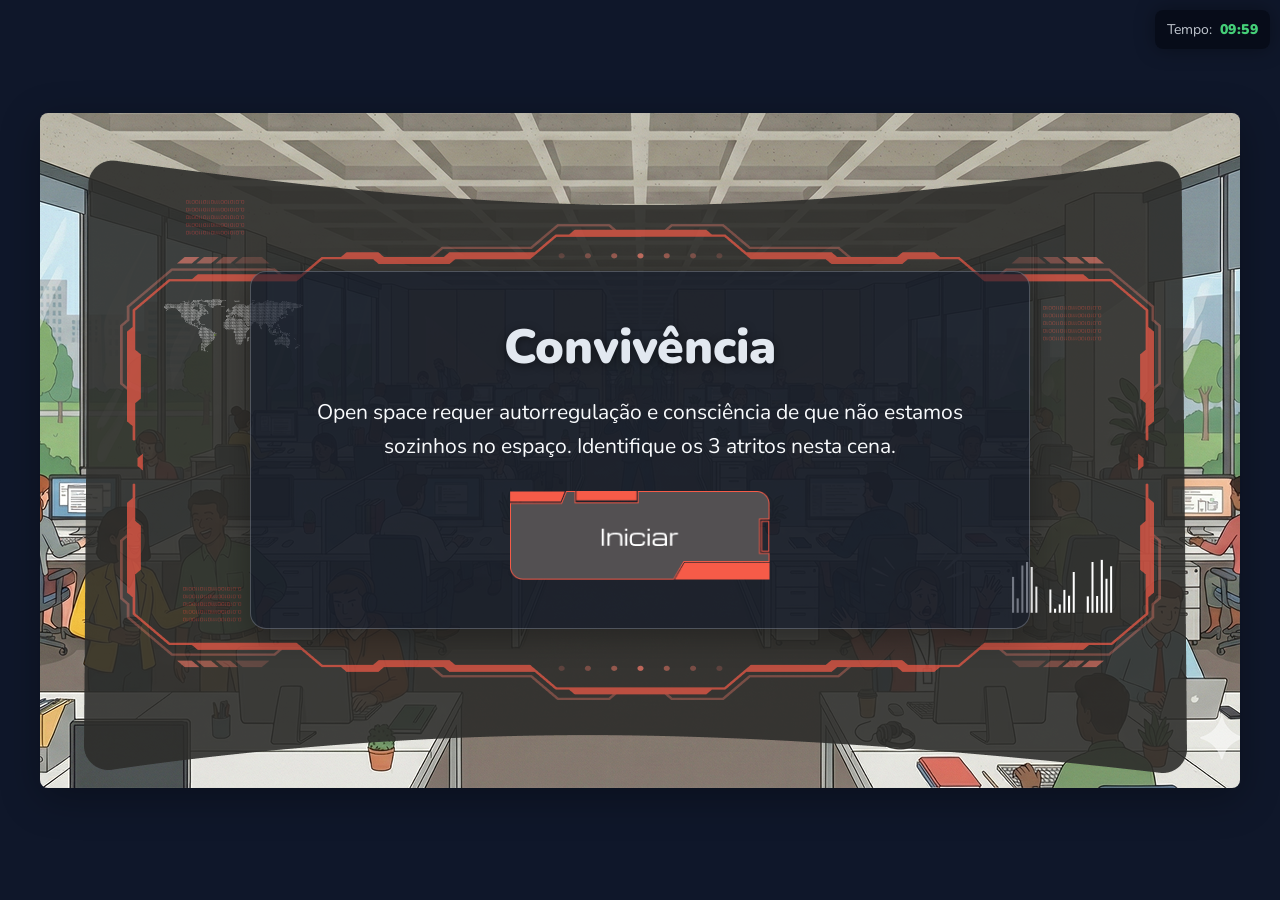
==== 2_convivencia/index.html @ 4fd41e3f "Initial commit: Escape Room Escolai Co-authored-by: Cursor <cursoragent@cursor.com>" ====
<!DOCTYPE html>
<html lang="pt-PT">

<head>
    <meta charset="UTF-8">
    <meta name="viewport" content="width=device-width, initial-scale=1.0">
    <title>Convivência - Escape Room</title>
    <link rel="stylesheet" href="css/style.css">
    <link rel="preconnect" href="https://fonts.googleapis.com">
    <link rel="preconnect" href="https://fonts.gstatic.com" crossorigin>
    <link href="https://fonts.googleapis.com/css2?family=Nunito:wght@400;600;700;800;900&display=swap" rel="stylesheet">
</head>

<body>

    <div id="game-container">
        <div id="intro-screen" class="screen active">
            <div class="intro-content">
                <h1 class="intro-title">Convivência</h1>
                <p class="intro-description">
                    Open space requer autorregulação e consciência de que não estamos sozinhos no espaço.
                    Identifique os 3 atritos nesta cena.
                </p>
                <button id="start-btn" class="image-btn" aria-label="Iniciar jogo">
                    <img src="assets/botao_iniciar.png" alt="Iniciar">
                </button>
            </div>
        </div>

        <div id="game-screen" class="screen hidden">
            <div id="scene-area" aria-label="Cena interativa de convivência"></div>
            <div id="message-layer" aria-hidden="true"></div>
            <div id="status-pill">Atritos identificados: <span id="found-count">0</span>/3</div>
        </div>

        <div id="victory-screen" class="screen hidden">
            <div class="victory-content">
                <h2>Atritos Identificados. Módulo de Convivência Instalado.</h2>
                <button id="return-panel-btn" class="btn-return-panel">Voltar ao Painel de Controlo</button>
            </div>
        </div>
    </div>

    <script src="../shared/global-session-timer.js"></script>
    <script src="js/config.js"></script>
    <script src="js/game.js"></script>
</body>

</html>
---- 2_convivencia/css/style.css ----
:root {
    --color-bg: #1a1a2e;
    --color-surface: #262b45;
    --color-text: #e2e8f0;
    --color-text-light: #94a3b8;
    --color-accent: #81c784;
    --color-accent-hover: #66bb6a;
    --color-secondary: #64b5f6;
    --color-error: #ef5350;
    --font-main: 'Nunito', 'Segoe UI', sans-serif;
    --font-mono: 'Share Tech Mono', monospace;
    --container-width: 1200px;
    --container-height: 675px;
}

* {
    margin: 0;
    padding: 0;
    box-sizing: border-box;
}

body {
    background-color: #0f172a;
    display: flex;
    justify-content: center;
    align-items: center;
    min-height: 100vh;
    font-family: var(--font-main);
    color: var(--color-text);
    overflow: hidden;
}

#game-container {
    position: relative;
    width: var(--container-width);
    height: var(--container-height);
    background-color: var(--color-bg);
    overflow: hidden;
    box-shadow: 0 10px 40px rgba(0, 0, 0, 0.3);
    border-radius: 8px;
}

.screen {
    position: absolute;
    top: 0;
    left: 0;
    width: 100%;
    height: 100%;
    display: flex;
    flex-direction: column;
    align-items: center;
    justify-content: center;
    text-align: center;
    padding: 40px;
    transition: opacity 0.3s ease;
    z-index: 10;
}

.screen.hidden {
    opacity: 0;
    pointer-events: none;
    z-index: 0;
}

#intro-screen {
    background-image: url('../assets/fundo_inicio.png');
    background-size: cover;
    background-position: center;
    background-repeat: no-repeat;
}

.intro-content {
    width: 90%;
    max-width: 780px;
    text-align: center;
    background: rgba(15, 23, 42, 0.58);
    border: 1px solid rgba(226, 232, 240, 0.25);
    border-radius: 16px;
    padding: 42px 56px;
    box-shadow: 0 8px 30px rgba(0, 0, 0, 0.3);
}

.intro-title {
    font-size: 3rem;
    color: var(--color-text);
    font-weight: 900;
    margin-bottom: 16px;
    text-shadow: 0 2px 10px rgba(0, 0, 0, 0.45);
}

.intro-description {
    font-size: 1.32rem;
    line-height: 1.6;
    margin-bottom: 28px;
    color: #f8fafc;
}

.image-btn {
    background: none;
    border: none;
    cursor: pointer;
    transition: transform 0.2s ease;
    padding: 0;
}

.image-btn img {
    width: 260px;
    max-width: 100%;
    display: block;
}

.image-btn:hover {
    transform: scale(1.04);
}

.image-btn:active {
    transform: scale(0.98);
}

#game-screen {
    background-color: var(--color-bg);
    justify-content: flex-start;
    align-items: flex-start;
    padding: 0;
}

#scene-area {
    position: absolute;
    top: 0;
    left: 0;
    width: var(--container-width);
    height: var(--container-height);
    background-image: url('../assets/fundo_principal.png');
    background-size: cover;
    background-position: center;
    background-repeat: no-repeat;
    cursor: pointer;
}

#status-pill {
    position: absolute;
    top: 18px;
    left: 18px;
    z-index: 20;
    background: rgba(15, 23, 42, 0.8);
    border: 1px solid rgba(129, 199, 132, 0.65);
    border-radius: 10px;
    padding: 9px 14px;
    font-size: 1rem;
    font-weight: 700;
    color: var(--color-text);
}

#message-layer {
    position: absolute;
    inset: 0;
    z-index: 25;
    pointer-events: none;
}

.scene-message {
    position: absolute;
    max-width: 320px;
    padding: 10px 12px;
    border-radius: 10px;
    font-size: 0.95rem;
    line-height: 1.35;
    font-weight: 800;
    box-shadow: 0 8px 20px rgba(0, 0, 0, 0.35);
}

.scene-message.success {
    color: #1f2937;
    border: 1px solid #facc15;
    background: rgba(250, 204, 21, 0.88);
}

.scene-message.error {
    color: #fff5f5;
    border: 1px solid #ef5350;
    background: rgba(239, 83, 80, 0.88);
}

.scene-message.info {
    color: #e0f2fe;
    border: 1px solid #64b5f6;
    background: rgba(100, 181, 246, 0.85);
}

#victory-screen {
    background-image: linear-gradient(180deg, rgba(15, 23, 42, 0.93), rgba(15, 23, 42, 0.93)),
        url('../assets/fundo_principal.png');
    background-size: cover;
    background-position: center;
    background-repeat: no-repeat;
}

.victory-content {
    max-width: 820px;
    text-align: center;
    background: rgba(26, 26, 46, 0.88);
    border: 1px solid rgba(129, 199, 132, 0.45);
    border-radius: 16px;
    padding: 44px;
}

.victory-content h2 {
    font-size: 2.2rem;
    color: var(--color-text);
    margin-bottom: 28px;
    line-height: 1.3;
}

.btn-return-panel {
    background: transparent;
    border: 2px solid var(--color-accent);
    color: var(--color-accent);
    padding: 15px 40px;
    font-size: 1.1rem;
    font-family: var(--font-main);
    font-weight: 700;
    text-transform: uppercase;
    cursor: pointer;
    transition: all 0.3s;
    box-shadow: 0 0 15px rgba(129, 199, 132, 0.3);
    letter-spacing: 2px;
    border-radius: 8px;
}

.btn-return-panel:hover {
    background: var(--color-accent);
    color: #000;
    box-shadow: 0 0 30px rgba(129, 199, 132, 0.6);
}
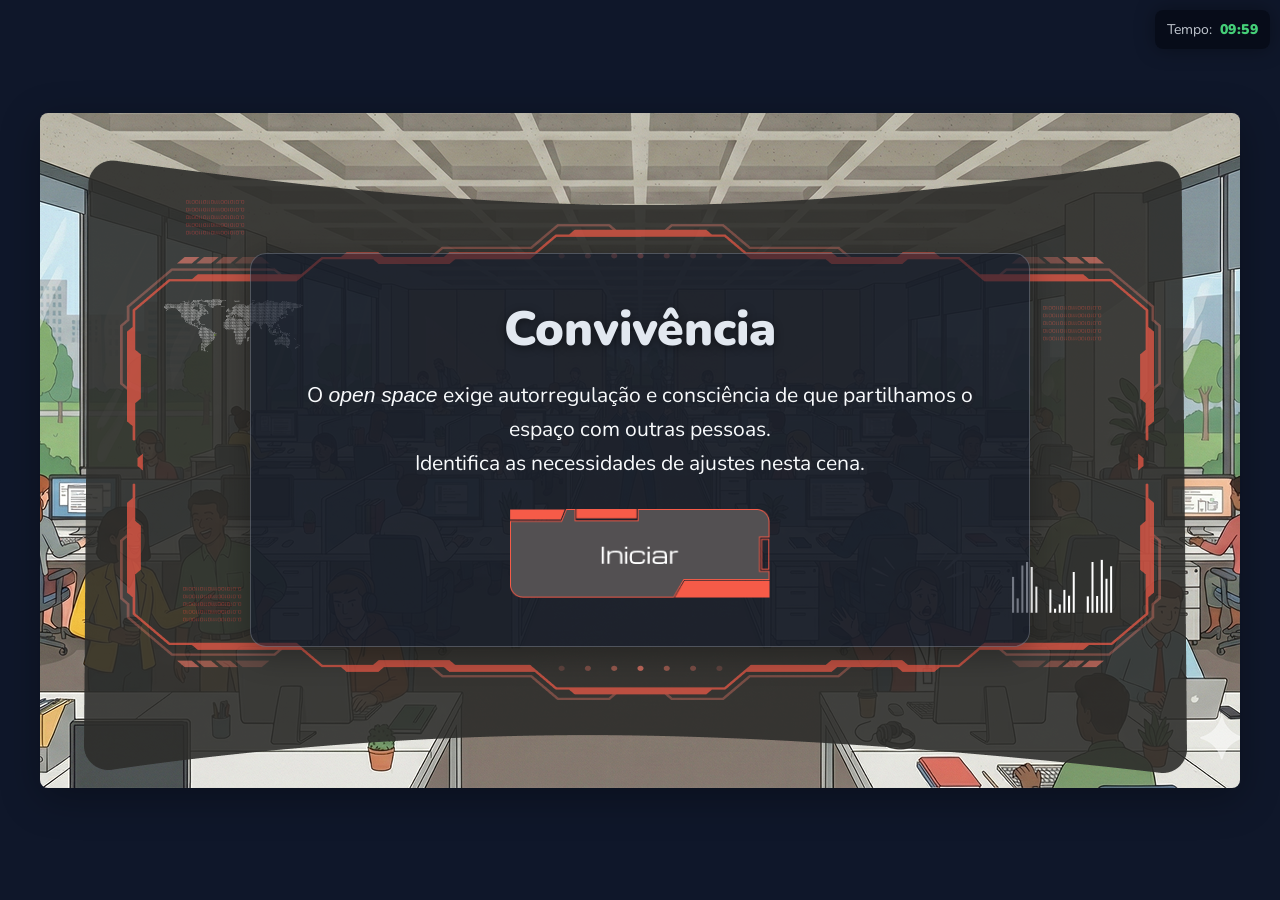
==== commit bc4da415: "Formatação itálico para termos em inglês (Open Space, Phonebooth, huddle room, Daily) e outras alter" ====
--- a/2_convivencia/index.html
+++ b/2_convivencia/index.html
@@ -18,8 +18,7 @@
             <div class="intro-content">
                 <h1 class="intro-title">Convivência</h1>
                 <p class="intro-description">
-                    Open space requer autorregulação e consciência de que não estamos sozinhos no espaço.
-                    Identifique os 3 atritos nesta cena.
+                    O <i>open space</i> exige autorregulação e consciência de que partilhamos o espaço com outras pessoas. <br>Identifica as necessidades de ajustes nesta cena.
                 </p>
                 <button id="start-btn" class="image-btn" aria-label="Iniciar jogo">
                     <img src="assets/botao_iniciar.png" alt="Iniciar">
@@ -30,7 +29,7 @@
         <div id="game-screen" class="screen hidden">
             <div id="scene-area" aria-label="Cena interativa de convivência"></div>
             <div id="message-layer" aria-hidden="true"></div>
-            <div id="status-pill">Atritos identificados: <span id="found-count">0</span>/3</div>
+            <div id="status-pill">Necessidades de ajustes identificadas: <span id="found-count">0</span>/3</div>
         </div>
 
         <div id="victory-screen" class="screen hidden">
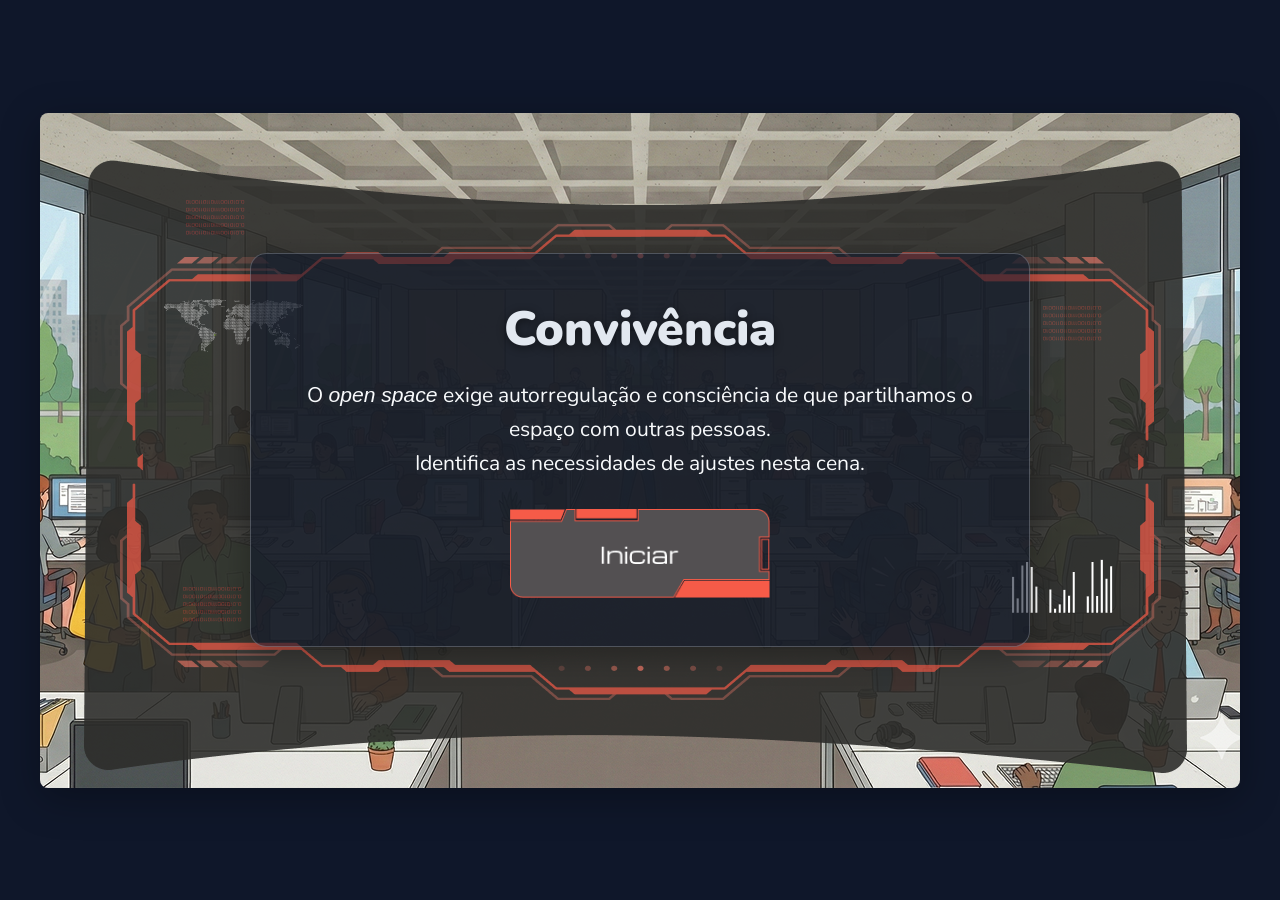
==== commit e919f904: "Atualiza mecânicas, estilos e assets das fases do Escape Room. Consolida ajustes de layout, lógica d" ====
--- a/2_convivencia/index.html
+++ b/2_convivencia/index.html
@@ -30,11 +30,13 @@
             <div id="scene-area" aria-label="Cena interativa de convivência"></div>
             <div id="message-layer" aria-hidden="true"></div>
             <div id="status-pill">Necessidades de ajustes identificadas: <span id="found-count">0</span>/3</div>
+            <div id="game-timer" class="game-timer">5:00</div>
         </div>
 
         <div id="victory-screen" class="screen hidden">
             <div class="victory-content">
-                <h2>Atritos Identificados. Módulo de Convivência Instalado.</h2>
+                <h2 id="end-title">Atritos Identificados. Módulo de Convivência Instalado.</h2>
+                <p id="end-message"></p>
                 <button id="return-panel-btn" class="btn-return-panel">Voltar ao Painel de Controlo</button>
             </div>
         </div>
--- a/2_convivencia/css/style.css
+++ b/2_convivencia/css/style.css
@@ -137,6 +137,39 @@
     cursor: pointer;
 }
 
+.game-timer {
+    position: absolute;
+    top: 18px;
+    right: 18px;
+    z-index: 20;
+    background: rgba(15, 23, 42, 0.8);
+    color: #ffffff;
+    font-size: 1.2rem;
+    font-weight: 800;
+    font-family: var(--font-main);
+    padding: 9px 16px;
+    border-radius: 10px;
+    border: 1px solid rgba(100, 181, 246, 0.65);
+    letter-spacing: 2px;
+    pointer-events: none;
+}
+
+.game-timer.warning {
+    color: #FFA726;
+    border-color: rgba(255, 167, 38, 0.65);
+}
+
+.game-timer.danger {
+    color: #EF5350;
+    border-color: rgba(239, 83, 80, 0.65);
+    animation: timerPulse 0.5s ease-in-out infinite;
+}
+
+@keyframes timerPulse {
+    0%, 100% { opacity: 1; }
+    50% { opacity: 0.5; }
+}
+
 #status-pill {
     position: absolute;
     top: 18px;
@@ -207,8 +240,15 @@
 .victory-content h2 {
     font-size: 2.2rem;
     color: var(--color-text);
-    margin-bottom: 28px;
+    margin-bottom: 16px;
     line-height: 1.3;
+}
+
+.victory-content p {
+    font-size: 1.05rem;
+    color: var(--color-text);
+    line-height: 1.65;
+    margin-bottom: 24px;
 }
 
 .btn-return-panel {
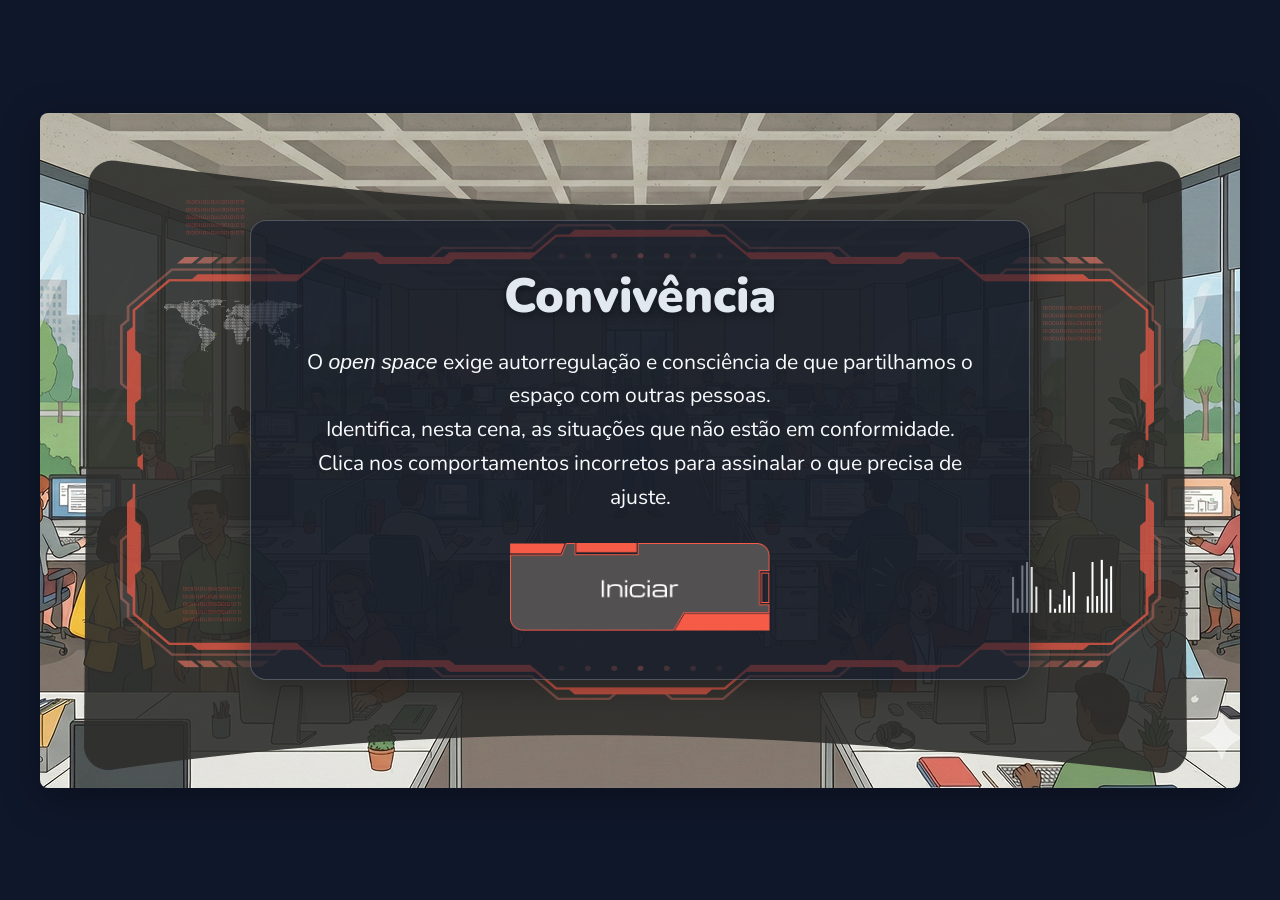
==== commit 2b87b5cb: "Atualização do projeto: adaptação, convivência, navegação, sincronização, flexibilidade, organização" ====
--- a/2_convivencia/index.html
+++ b/2_convivencia/index.html
@@ -18,7 +18,9 @@
             <div class="intro-content">
                 <h1 class="intro-title">Convivência</h1>
                 <p class="intro-description">
-                    O <i>open space</i> exige autorregulação e consciência de que partilhamos o espaço com outras pessoas. <br>Identifica as necessidades de ajustes nesta cena.
+                    O <i>open space</i> exige autorregulação e consciência de que partilhamos o espaço com outras pessoas. <br> 
+                    Identifica, nesta cena, as situações que não estão em conformidade. <br>
+                    Clica nos comportamentos incorretos para assinalar o que precisa de ajuste.
                 </p>
                 <button id="start-btn" class="image-btn" aria-label="Iniciar jogo">
                     <img src="assets/botao_iniciar.png" alt="Iniciar">
@@ -35,7 +37,7 @@
 
         <div id="victory-screen" class="screen hidden">
             <div class="victory-content">
-                <h2 id="end-title">Atritos Identificados. Módulo de Convivência Instalado.</h2>
+                <h2 id="end-title">Desafios Identificados. Módulo de Convivência Instalado.</h2>
                 <p id="end-message"></p>
                 <button id="return-panel-btn" class="btn-return-panel">Voltar ao Painel de Controlo</button>
             </div>
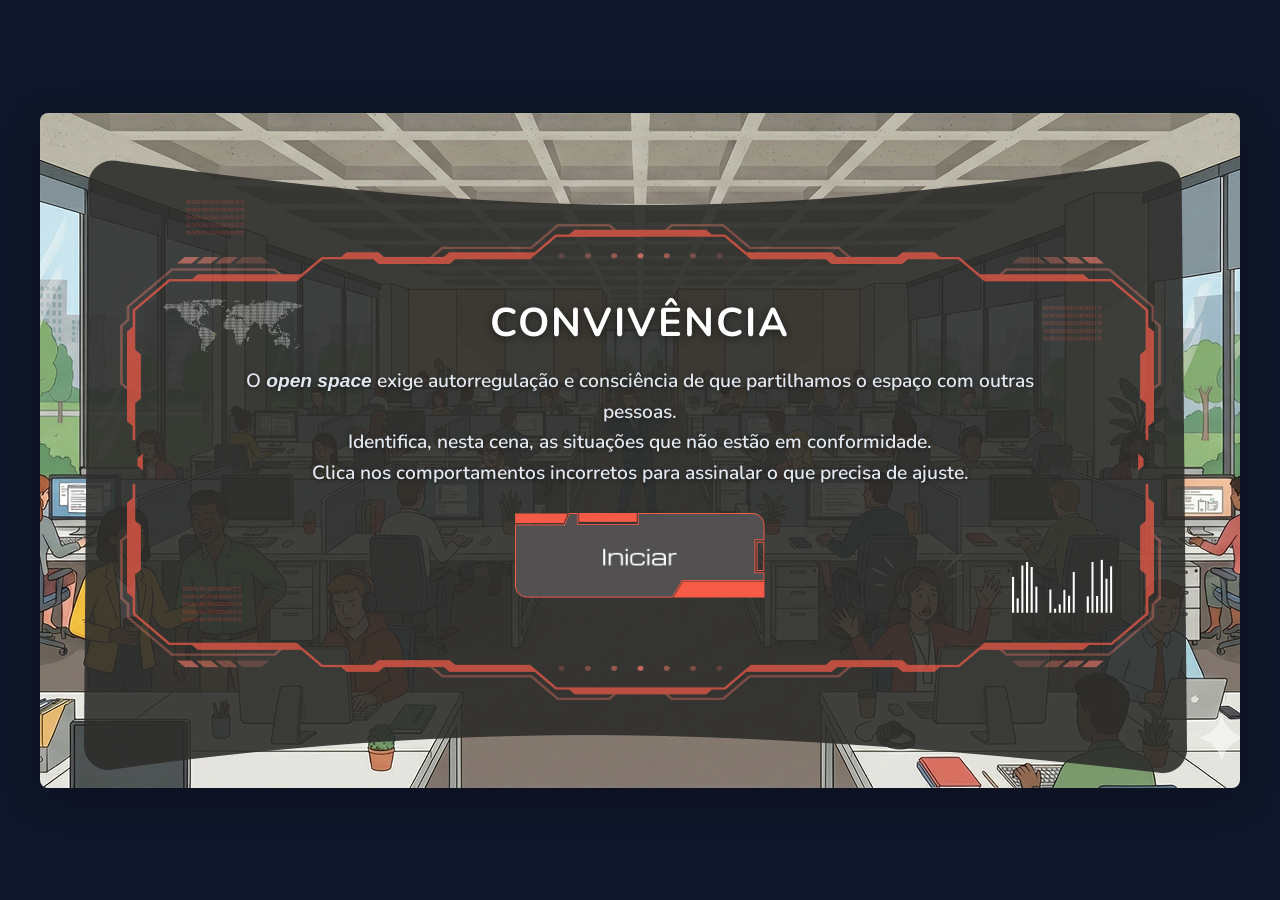
==== commit d8bbc9ec: "Atualiza projeto escape room" ====
--- a/2_convivencia/index.html
+++ b/2_convivencia/index.html
@@ -16,9 +16,10 @@
     <div id="game-container">
         <div id="intro-screen" class="screen active">
             <div class="intro-content">
-                <h1 class="intro-title">Convivência</h1>
+                <h1 class="intro-title">CONVIVÊNCIA</h1>
                 <p class="intro-description">
-                    O <i>open space</i> exige autorregulação e consciência de que partilhamos o espaço com outras pessoas. <br> 
+                    O <i>open space</i> exige autorregulação e consciência de que partilhamos o espaço com outras
+                    pessoas. <br>
                     Identifica, nesta cena, as situações que não estão em conformidade. <br>
                     Clica nos comportamentos incorretos para assinalar o que precisa de ajuste.
                 </p>
@@ -37,10 +38,27 @@
 
         <div id="victory-screen" class="screen hidden">
             <div class="victory-content">
-                <h2 id="end-title">Desafios Identificados. Módulo de Convivência Instalado.</h2>
+                <h2 id="end-title">Desafios Identificados.</h2>
                 <p id="end-message"></p>
                 <button id="return-panel-btn" class="btn-return-panel">Voltar ao Painel de Controlo</button>
             </div>
+        </div>
+    </div>
+
+    <!-- Botão de Ajuda -->
+    <button id="help-btn" class="help-btn" title="Ajuda">?</button>
+
+    <!-- Modal de Ajuda -->
+    <div id="help-modal">
+        <div class="intro-content">
+            <h1 class="intro-title">CONVIVÊNCIA</h1>
+            <p class="intro-description">
+                O <i>open space</i> exige autorregulação e consciência de que partilhamos o espaço com outras pessoas.
+                <br>
+                Identifica, nesta cena, as situações que não estão em conformidade. <br>
+                Clica nos comportamentos incorretos para assinalar o que precisa de ajuste.
+            </p>
+            <img src="../shared/botao_continuar.png" alt="Fechar" class="help-modal-close" id="help-close-btn">
         </div>
     </div>
 
@@ -49,4 +67,4 @@
     <script src="js/game.js"></script>
 </body>
 
-</html>
+</html>
--- a/2_convivencia/css/style.css
+++ b/2_convivencia/css/style.css
@@ -71,28 +71,32 @@
 
 .intro-content {
     width: 90%;
-    max-width: 780px;
+    max-width: 900px;
     text-align: center;
-    background: rgba(15, 23, 42, 0.58);
-    border: 1px solid rgba(226, 232, 240, 0.25);
-    border-radius: 16px;
-    padding: 42px 56px;
-    box-shadow: 0 8px 30px rgba(0, 0, 0, 0.3);
+    background: transparent;
+    border: none;
+    border-radius: 0;
+    padding: 40px;
+    box-shadow: none;
 }
 
 .intro-title {
-    font-size: 3rem;
-    color: var(--color-text);
-    font-weight: 900;
-    margin-bottom: 16px;
-    text-shadow: 0 2px 10px rgba(0, 0, 0, 0.45);
+    font-size: 2.5rem;
+    font-weight: 700;
+    color: #ffffff;
+    text-transform: uppercase;
+    letter-spacing: 2px;
+    text-shadow: 0 2px 8px rgba(0, 0, 0, 0.5);
+    margin-bottom: 1rem;
 }
 
 .intro-description {
-    font-size: 1.32rem;
+    font-size: 1.2rem;
+    font-weight: 600;
+    color: #e2e8f0;
     line-height: 1.6;
-    margin-bottom: 28px;
-    color: #f8fafc;
+    text-shadow: 0 1px 4px rgba(0, 0, 0, 0.5);
+    margin-bottom: 1.5rem;
 }
 
 .image-btn {
@@ -104,7 +108,7 @@
 }
 
 .image-btn img {
-    width: 260px;
+    width: 250px;
     max-width: 100%;
     display: block;
 }
@@ -166,8 +170,15 @@
 }
 
 @keyframes timerPulse {
-    0%, 100% { opacity: 1; }
-    50% { opacity: 0.5; }
+
+    0%,
+    100% {
+        opacity: 1;
+    }
+
+    50% {
+        opacity: 0.5;
+    }
 }
 
 #status-pill {
@@ -221,34 +232,39 @@
 }
 
 #victory-screen {
-    background-image: linear-gradient(180deg, rgba(15, 23, 42, 0.93), rgba(15, 23, 42, 0.93)),
-        url('../assets/fundo_principal.png');
+    background-image: url('../assets/fundo_inicio.png');
     background-size: cover;
     background-position: center;
     background-repeat: no-repeat;
 }
 
 .victory-content {
-    max-width: 820px;
+    max-width: 900px;
     text-align: center;
-    background: rgba(26, 26, 46, 0.88);
-    border: 1px solid rgba(129, 199, 132, 0.45);
-    border-radius: 16px;
-    padding: 44px;
+    background: transparent;
+    border: none;
+    border-radius: 0;
+    padding: 40px;
+    box-shadow: none;
 }
 
 .victory-content h2 {
-    font-size: 2.2rem;
-    color: var(--color-text);
-    margin-bottom: 16px;
-    line-height: 1.3;
+    font-size: 2.5rem;
+    font-weight: 700;
+    color: #ffffff;
+    text-transform: uppercase;
+    letter-spacing: 2px;
+    text-shadow: 0 2px 8px rgba(0, 0, 0, 0.5);
+    margin-bottom: 1rem;
 }
 
 .victory-content p {
-    font-size: 1.05rem;
-    color: var(--color-text);
-    line-height: 1.65;
-    margin-bottom: 24px;
+    font-size: 1.2rem;
+    font-weight: 600;
+    color: #e2e8f0;
+    line-height: 1.6;
+    text-shadow: 0 1px 4px rgba(0, 0, 0, 0.5);
+    margin-bottom: 1.5rem;
 }
 
 .btn-return-panel {
@@ -272,3 +288,60 @@
     color: #000;
     box-shadow: 0 0 30px rgba(129, 199, 132, 0.6);
 }
+
+/* ==================== HELP BUTTON & MODAL ==================== */
+.help-btn {
+    position: fixed;
+    bottom: 20px;
+    right: 20px;
+    width: 48px;
+    height: 48px;
+    border-radius: 50%;
+    background: #2b6cb0;
+    color: white;
+    font-size: 22px;
+    font-weight: bold;
+    border: 3px solid white;
+    cursor: pointer;
+    z-index: 9999;
+    display: none;
+    box-shadow: 0 2px 8px rgba(0, 0, 0, 0.4);
+    transition: background 0.2s;
+}
+
+.help-btn:hover {
+    background: #2c5282;
+}
+
+#help-modal {
+    position: fixed;
+    top: 0;
+    left: 0;
+    width: 100%;
+    height: 100%;
+    display: none;
+    flex-direction: column;
+    align-items: center;
+    justify-content: center;
+    background-color: #0f172a;
+    background-image: url('../assets/fundo_inicio.png');
+    background-size: cover;
+    background-position: center;
+    background-repeat: no-repeat;
+    z-index: 10000;
+}
+
+#help-modal.visible {
+    display: flex;
+}
+
+.help-modal-close {
+    width: 200px;
+    cursor: pointer;
+    transition: transform 0.2s, filter 0.2s;
+}
+
+.help-modal-close:hover {
+    transform: scale(1.05);
+    filter: brightness(1.2);
+}
